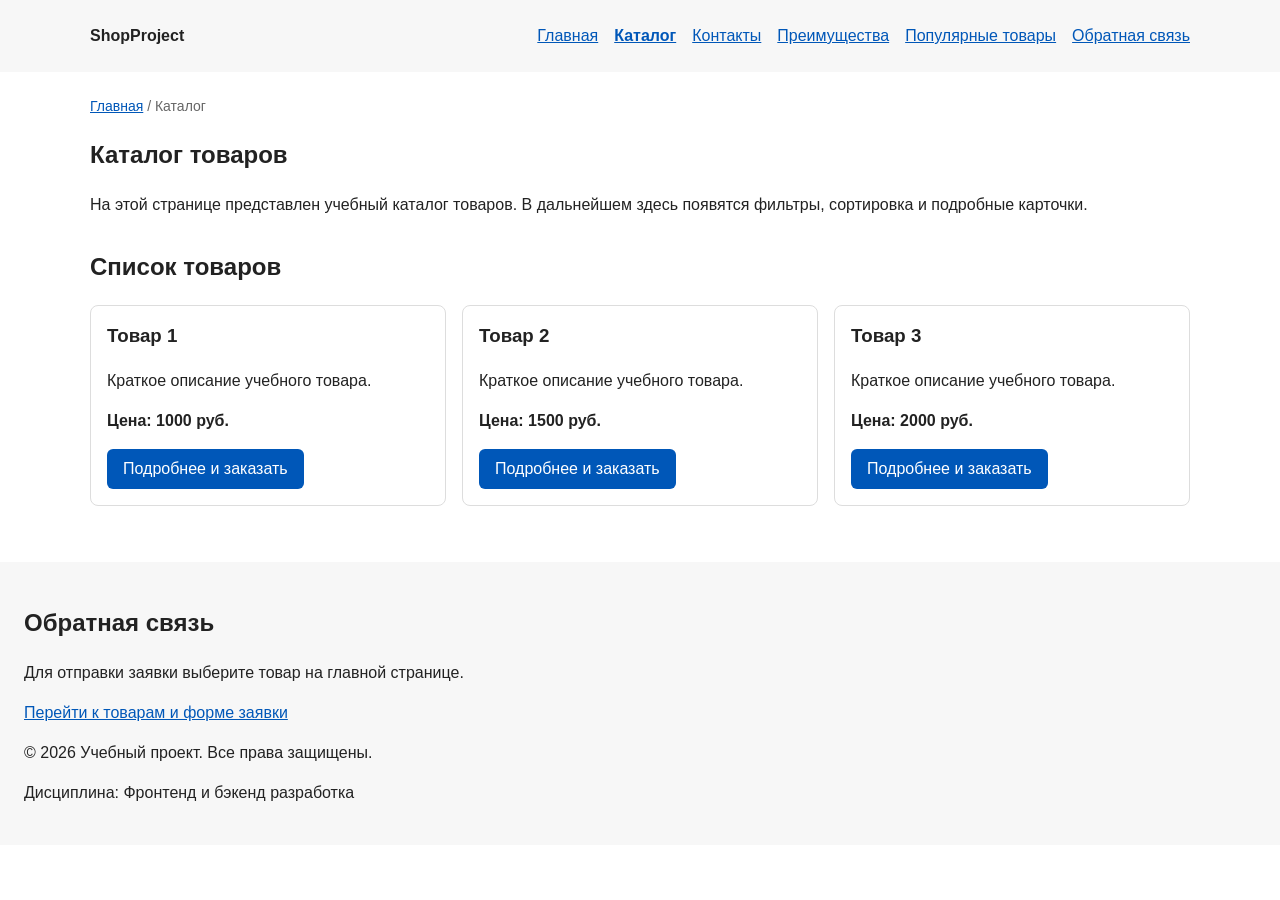
==== catalog.html @ 428abcf3 "feat: add multi-page structure navigation and anchors" ====
<!DOCTYPE html>
<html lang="ru">
<head>
  <meta charset="UTF-8">
  <meta name="viewport" content="width=device-width, initial-scale=1.0">
  <meta name="description" content="Каталог товаров учебного интернет-магазина с ценами и переходом к форме заказа.">
  <title>Каталог товаров — Учебный интернет-магазин</title>
  <meta property="og:type" content="website">
  <meta property="og:title" content="Каталог товаров — Учебный интернет-магазин">
  <meta property="og:description" content="Каталог товаров учебного интернет-магазина с ценами и переходом к форме заказа.">
  <meta property="og:url" content="https://vzelenskij4634-lab.github.io/kr1-html-css-shop/catalog.html">
  <meta property="og:image" content="https://vzelenskij4634-lab.github.io/kr1-html-css-shop/images/preview.jpg">
  <meta property="og:image:alt" content="ShopProject — учебный интернет-магазин">
  <link rel="stylesheet" href="css/style.css">
</head>
<body>
  <header>
    <div class="site-header">
      <a class="site-logo" href="index.html">ShopProject</a>

      <nav class="site-nav" aria-label="Основная навигация">
        <ul class="site-nav__list">
          <li><a href="index.html">Главная</a></li>
          <li><a href="catalog.html" aria-current="page">Каталог</a></li>
          <li><a href="contacts.html">Контакты</a></li>
          <li><a href="index.html#advantages">Преимущества</a></li>
          <li><a href="index.html#popular">Популярные товары</a></li>
          <li><a href="index.html#contacts">Обратная связь</a></li>
        </ul>
      </nav>
    </div>
  </header>

  <main>
    <nav class="breadcrumbs" aria-label="Хлебные крошки">
      <a href="index.html">Главная</a>
      <span aria-current="page">Каталог</span>
    </nav>
    <section class="section">
      <h1>Каталог товаров</h1>
      <p>На этой странице представлен учебный каталог товаров. В дальнейшем здесь появятся фильтры, сортировка и подробные карточки.</p>
    </section>
    <section class="section">
      <h2>Список товаров</h2>
      <div class="products-grid">
        <article class="product-card">
          <h3 class="product-card__title">Товар 1</h3>
          <p class="product-card__description">Краткое описание учебного товара.</p>
          <p class="product-card__price">Цена: 1000 руб.</p>
          <a class="button" href="index.html#popular">Подробнее и заказать</a>
        </article>
        <article class="product-card">
          <h3 class="product-card__title">Товар 2</h3>
          <p class="product-card__description">Краткое описание учебного товара.</p>
          <p class="product-card__price">Цена: 1500 руб.</p>
          <a class="button" href="index.html#popular">Подробнее и заказать</a>
        </article>
        <article class="product-card">
          <h3 class="product-card__title">Товар 3</h3>
          <p class="product-card__description">Краткое описание учебного товара.</p>
          <p class="product-card__price">Цена: 2000 руб.</p>
          <a class="button" href="index.html#popular">Подробнее и заказать</a>
        </article>
      </div>
    </section>
  </main>

  <footer id="contacts">
    <h2>Обратная связь</h2>
    <p>Для отправки заявки выберите товар на главной странице.</p>
    <a href="index.html#popular">Перейти к товарам и форме заявки</a>
    <p>&copy; 2026 Учебный проект. Все права защищены.</p>
    <p>Дисциплина: Фронтенд и бэкенд разработка</p>
  </footer>
</body>
</html>
---- css/style.css ----
/* ===============================
   1. Переменные проекта
   =============================== */

:root {
  /* Основные цвета проекта */
  --color-bg: #ffffff;
  --color-text: #222222;
  --color-muted: #666666;
  --color-primary: #0057b8;
  --color-primary-dark: #003f86;
  --color-border: #dddddd;
  --color-surface: #f7f7f7;
  --color-surface-accent: #eef5ff;
  --color-danger: #b00020;
  --color-success: #168a2f;
  --color-success-bg: #eefaf0;
  --color-white: #ffffff;

  /* Отступы */
  --space-xs: 4px;
  --space-sm: 8px;
  --space-md: 16px;
  --space-lg: 24px;
  --space-xl: 32px;

  /* Скругления */
  --radius-sm: 6px;
  --radius-md: 8px;
  --radius-lg: 12px;

  /* Размеры */
  --container-width: 1100px;
}


/* ===============================
   2. Базовые стили
   =============================== */

/*
  Универсальное правило для всех элементов.
  border-box делает расчёт размеров более понятным:
  width включает content, padding и border.
*/
* {
  box-sizing: border-box;
}

html {
  scroll-behavior: smooth;
}

:target {
  outline: 2px dashed var(--color-primary);
  outline-offset: 4px;
}

@media (prefers-reduced-motion: reduce) {
  html {
    scroll-behavior: auto;
  }
}

body {
  margin: 0;
  font-family: Arial, sans-serif;
  line-height: 1.5;
  color: var(--color-text);
  background-color: var(--color-bg);
}

/*
  Задаём внутренние отступы
  для основных областей страницы.
*/
header,
main,
footer {
  padding: var(--space-lg);
}

header {
  background-color: var(--color-surface);
}

footer {
  background-color: var(--color-surface);
}


/* ===============================
   3. Общие элементы интерфейса
   =============================== */

/* Ссылки */

a {
  color: var(--color-primary);
}

a:hover {
  color: var(--color-primary-dark);
}

a:focus-visible {
  outline: 2px solid var(--color-primary);
  outline-offset: 3px;
}


/* Кнопки */

.button {
  display: inline-block;
  padding: var(--space-sm) var(--space-md);
  color: var(--color-white);
  background-color: var(--color-primary);
  text-decoration: none;
  border: none;
  border-radius: var(--radius-sm);
  cursor: pointer;
}

.button:hover {
  background-color: var(--color-primary-dark);
}

.button:focus-visible {
  outline: 2px solid var(--color-primary);
  outline-offset: 3px;
}

.button:disabled {
  opacity: 0.6;
  cursor: not-allowed;
}


/* ===============================
   4. Компоненты страницы
   =============================== */

/*
  Содержимое шапки.
*/
.site-header {
  display: flex;
  flex-wrap: wrap;
  gap: var(--space-md);
  justify-content: space-between;
  align-items: center;

  max-width: var(--container-width);
  margin: 0 auto;
}

/*
  Текстовый логотип.
*/
.site-logo {
  font-weight: bold;
  color: var(--color-text);
  text-decoration: none;
}

/*
  Навигация.
*/
.site-nav__list {
  display: flex;
  flex-wrap: wrap;
  gap: var(--space-md);

  padding: 0;
  margin: 0;
  list-style: none;
}


.site-nav__list a:hover {
  color: var(--color-primary-dark);
  text-decoration: underline;
}

.site-nav__list a[aria-current="page"] {
  font-weight: bold;
}

.breadcrumbs {
  max-width: var(--container-width);
  margin: 0 auto var(--space-md);
  font-size: 14px;
  color: var(--color-muted);
}

.breadcrumbs a {
  color: var(--color-primary);
}

.breadcrumbs span::before {
  content: " / ";
  color: var(--color-muted);
}

/*
  Hero-блок — первый крупный блок страницы.
*/
.hero {
  max-width: var(--container-width);
  margin: 0 auto var(--space-xl);
  padding: var(--space-xl) var(--space-lg);
  background-color: var(--color-surface-accent);
  border-radius: var(--radius-lg);
}

/*
  Общий класс для разделов страницы.
*/
.section {
  max-width: var(--container-width);
  margin: 0 auto var(--space-xl);
}

.section h2 {
  margin-top: 0;
}

/*
  Сетка карточек товаров.
*/
.products-grid {
  display: grid;
  grid-template-columns: repeat(3, 1fr);
  gap: var(--space-md);
}

/*
  Карточка товара.
*/
.product-card {
  padding: var(--space-md);
  border: 1px solid var(--color-border);
  border-radius: var(--radius-md);
  background-color: var(--color-bg);
}

.product-card:hover {
  border-color: var(--color-primary);
}

.product-card__title {
  margin-top: 0;
}

.product-card__description {
  color: var(--color-text);
}

.product-card__price {
  font-weight: bold;
}

/*
  Дополнительный информационный блок.
*/
.aside-info {
  max-width: var(--container-width);
  margin: 0 auto var(--space-xl);
  padding: var(--space-md);
  border-left: 4px solid var(--color-primary);
  background-color: var(--color-surface);
}


/* ===============================
   5. Форма и модальное окно
   =============================== */

/*
  Модальное окно.
*/
.order-dialog {
  width: min(100% - 32px, 560px);
  padding: var(--space-lg);
  border: none;
  border-radius: var(--radius-lg);
}

/*
  Затемнение страницы за модальным окном.
*/
.order-dialog::backdrop {
  background-color: rgba(0, 0, 0, 0.5);
}

/*
  Отдельное поле формы.
*/
.form-field {
  margin-bottom: var(--space-md);
}

/*
  Подписи полей.
*/
.form-field label {
  display: block;
  margin-bottom: var(--space-xs);
}

/*
  Основные элементы формы.
*/
.form-field input,
.form-field select,
.form-field textarea {
  width: 100%;
  padding: 10px 12px;
  border: 1px solid var(--color-border);
  border-radius: var(--radius-sm);
  font: inherit;
}

/*
  Checkbox не должен занимать всю ширину.
*/
.form-field input[type="checkbox"] {
  width: auto;
}

/*
  Подсказка под полем.
*/
.form-field small {
  display: block;
  margin-top: var(--space-xs);
  color: var(--color-muted);
}

/*
  Состояние при наведении на поля.
*/
.form-field input:hover,
.form-field select:hover,
.form-field textarea:hover {
  border-color: var(--color-primary);
}

/*
  Видимый фокус при работе с клавиатурой.
*/
.form-field input:focus-visible,
.form-field select:focus-visible,
.form-field textarea:focus-visible,
.form-actions button:focus-visible {
  outline: 2px solid var(--color-primary);
  outline-offset: 3px;
}

/*
  Ошибочное состояние поля.
  aria-invalid добавляется через JavaScript.
*/
[aria-invalid="true"] {
  border-color: var(--color-danger);
}

/*
  Кнопки формы.
*/
.form-actions {
  display: flex;
  gap: 12px;
  margin-top: 20px;
}

/*
  Сообщение об успешной отправке.
*/
.success-message {
  max-width: var(--container-width);
  margin: var(--space-lg) auto;
  padding: var(--space-md);
  border-left: 4px solid var(--color-success);
  background-color: var(--color-success-bg);
}
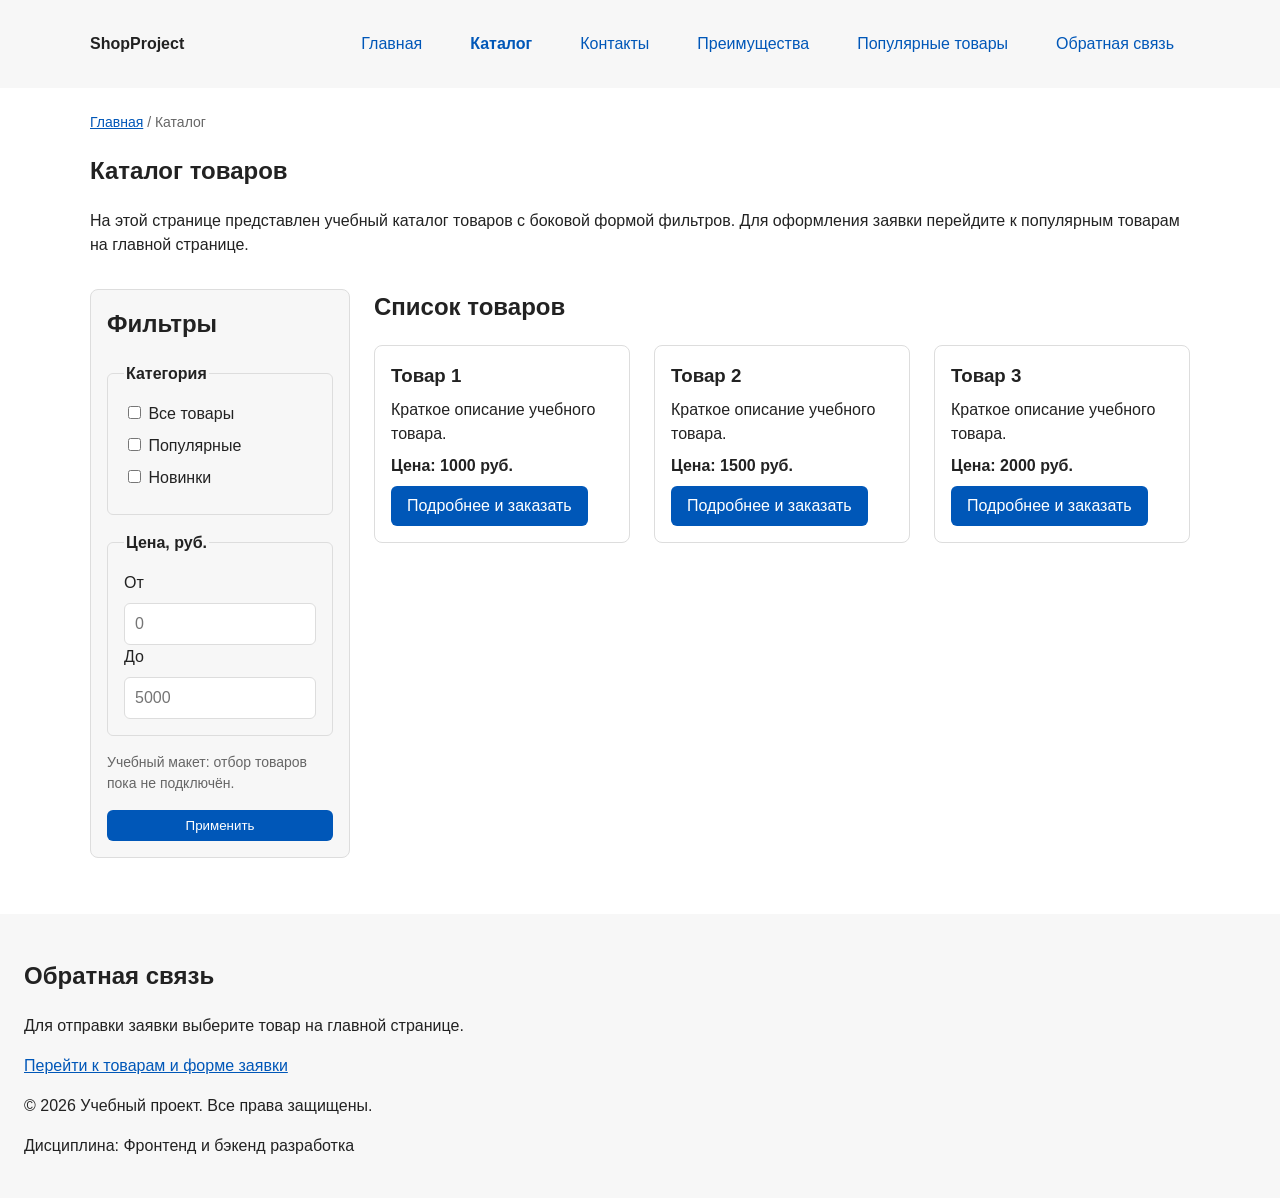
==== commit 4b0df103: "feat: add flex navigation and grid catalog layout" ====
--- a/catalog.html
+++ b/catalog.html
@@ -38,31 +38,67 @@
     </nav>
     <section class="section">
       <h1>Каталог товаров</h1>
-      <p>На этой странице представлен учебный каталог товаров. В дальнейшем здесь появятся фильтры, сортировка и подробные карточки.</p>
+      <p>На этой странице представлен учебный каталог товаров с боковой формой фильтров. Для оформления заявки перейдите к популярным товарам на главной странице.</p>
     </section>
-    <section class="section">
-      <h2>Список товаров</h2>
-      <div class="products-grid">
-        <article class="product-card">
-          <h3 class="product-card__title">Товар 1</h3>
-          <p class="product-card__description">Краткое описание учебного товара.</p>
-          <p class="product-card__price">Цена: 1000 руб.</p>
-          <a class="button" href="index.html#popular">Подробнее и заказать</a>
-        </article>
-        <article class="product-card">
-          <h3 class="product-card__title">Товар 2</h3>
-          <p class="product-card__description">Краткое описание учебного товара.</p>
-          <p class="product-card__price">Цена: 1500 руб.</p>
-          <a class="button" href="index.html#popular">Подробнее и заказать</a>
-        </article>
-        <article class="product-card">
-          <h3 class="product-card__title">Товар 3</h3>
-          <p class="product-card__description">Краткое описание учебного товара.</p>
-          <p class="product-card__price">Цена: 2000 руб.</p>
-          <a class="button" href="index.html#popular">Подробнее и заказать</a>
-        </article>
-      </div>
-    </section>
+    <div class="catalog-layout">
+      <aside class="catalog-filters" aria-labelledby="filters-title">
+        <h2 id="filters-title">Фильтры</h2>
+
+        <form class="filters-form" action="catalog.html" method="get" aria-describedby="filters-hint">
+          <fieldset>
+            <legend>Категория</legend>
+            <label>
+              <input type="checkbox" name="category" value="all">
+              Все товары
+            </label>
+            <label>
+              <input type="checkbox" name="category" value="popular">
+              Популярные
+            </label>
+            <label>
+              <input type="checkbox" name="category" value="new">
+              Новинки
+            </label>
+          </fieldset>
+
+          <fieldset>
+            <legend>Цена, руб.</legend>
+            <label for="price-from">От</label>
+            <input id="price-from" name="price-from" type="number" min="0" placeholder="0">
+
+            <label for="price-to">До</label>
+            <input id="price-to" name="price-to" type="number" min="0" placeholder="5000">
+          </fieldset>
+
+          <p class="filters-form__hint" id="filters-hint">Учебный макет: отбор товаров пока не подключён.</p>
+          <button class="button" type="submit">Применить</button>
+        </form>
+      </aside>
+
+      <section class="catalog-products" aria-labelledby="products-title">
+        <h2 id="products-title">Список товаров</h2>
+        <div class="products-grid">
+          <article class="product-card">
+            <h3 class="product-card__title">Товар 1</h3>
+            <p class="product-card__description">Краткое описание учебного товара.</p>
+            <p class="product-card__price">Цена: 1000 руб.</p>
+            <a class="button" href="index.html#popular">Подробнее и заказать</a>
+          </article>
+          <article class="product-card">
+            <h3 class="product-card__title">Товар 2</h3>
+            <p class="product-card__description">Краткое описание учебного товара.</p>
+            <p class="product-card__price">Цена: 1500 руб.</p>
+            <a class="button" href="index.html#popular">Подробнее и заказать</a>
+          </article>
+          <article class="product-card">
+            <h3 class="product-card__title">Товар 3</h3>
+            <p class="product-card__description">Краткое описание учебного товара.</p>
+            <p class="product-card__price">Цена: 2000 руб.</p>
+            <a class="button" href="index.html#popular">Подробнее и заказать</a>
+          </article>
+        </div>
+      </section>
+    </div>
   </main>
 
   <footer id="contacts">
@@ -73,4 +109,4 @@
     <p>Дисциплина: Фронтенд и бэкенд разработка</p>
   </footer>
 </body>
-</html>+</html>
--- a/css/style.css
+++ b/css/style.css
@@ -170,6 +170,8 @@
 .site-nav__list {
   display: flex;
   flex-wrap: wrap;
+  justify-content: center;
+  align-items: center;
   gap: var(--space-md);
 
   padding: 0;
@@ -178,9 +180,17 @@
 }
 
 
+.site-nav__list a {
+  display: inline-block;
+  padding: var(--space-sm) var(--space-md);
+  color: var(--color-primary);
+  text-decoration: none;
+  border-radius: var(--radius-sm);
+}
+
 .site-nav__list a:hover {
-  color: var(--color-primary-dark);
-  text-decoration: underline;
+  color: var(--color-white);
+  background-color: var(--color-primary);
 }
 
 .site-nav__list a[aria-current="page"] {
@@ -232,13 +242,18 @@
 .products-grid {
   display: grid;
   grid-template-columns: repeat(3, 1fr);
-  gap: var(--space-md);
+  gap: var(--space-lg);
 }
 
 /*
   Карточка товара.
 */
 .product-card {
+  display: flex;
+  flex-direction: column;
+  gap: var(--space-sm);
+  min-width: 0;
+  margin-bottom: 0;
   padding: var(--space-md);
   border: 1px solid var(--color-border);
   border-radius: var(--radius-md);
@@ -249,8 +264,15 @@
   border-color: var(--color-primary);
 }
 
-.product-card__title {
-  margin-top: 0;
+.product-card__title,
+.product-card__description,
+.product-card__price {
+  margin: 0;
+}
+
+.product-card .button {
+  margin-top: auto;
+  align-self: flex-start;
 }
 
 .product-card__description {
@@ -259,6 +281,82 @@
 
 .product-card__price {
   font-weight: bold;
+}
+
+/*
+  Каталог: боковая область фильтров и список товаров.
+*/
+.catalog-layout {
+  display: grid;
+  grid-template-columns: 260px minmax(0, 1fr);
+  grid-template-areas: "filters products";
+  gap: var(--space-lg);
+  max-width: var(--container-width);
+  margin: 0 auto var(--space-xl);
+  align-items: start;
+}
+
+.catalog-filters {
+  grid-area: filters;
+  padding: var(--space-md);
+  border: 1px solid var(--color-border);
+  border-radius: var(--radius-md);
+  background-color: var(--color-surface);
+}
+
+.catalog-products {
+  grid-area: products;
+  min-width: 0;
+}
+
+.catalog-filters h2,
+.catalog-products h2 {
+  margin-top: 0;
+}
+
+.filters-form {
+  display: grid;
+  gap: var(--space-md);
+}
+
+.filters-form fieldset {
+  min-width: 0;
+  margin: 0;
+  padding: var(--space-md);
+  border: 1px solid var(--color-border);
+  border-radius: var(--radius-sm);
+}
+
+.filters-form legend {
+  font-weight: 700;
+}
+
+.filters-form label {
+  display: block;
+  margin-bottom: var(--space-sm);
+}
+
+.filters-form input[type="number"] {
+  width: 100%;
+  padding: var(--space-sm) 10px;
+  border: 1px solid var(--color-border);
+  border-radius: var(--radius-sm);
+  font: inherit;
+}
+
+.filters-form input[type="number"]:hover {
+  border-color: var(--color-primary);
+}
+
+.filters-form input:focus-visible {
+  outline: 2px solid var(--color-primary);
+  outline-offset: 3px;
+}
+
+.filters-form__hint {
+  margin: 0;
+  color: var(--color-muted);
+  font-size: 14px;
 }
 
 /*
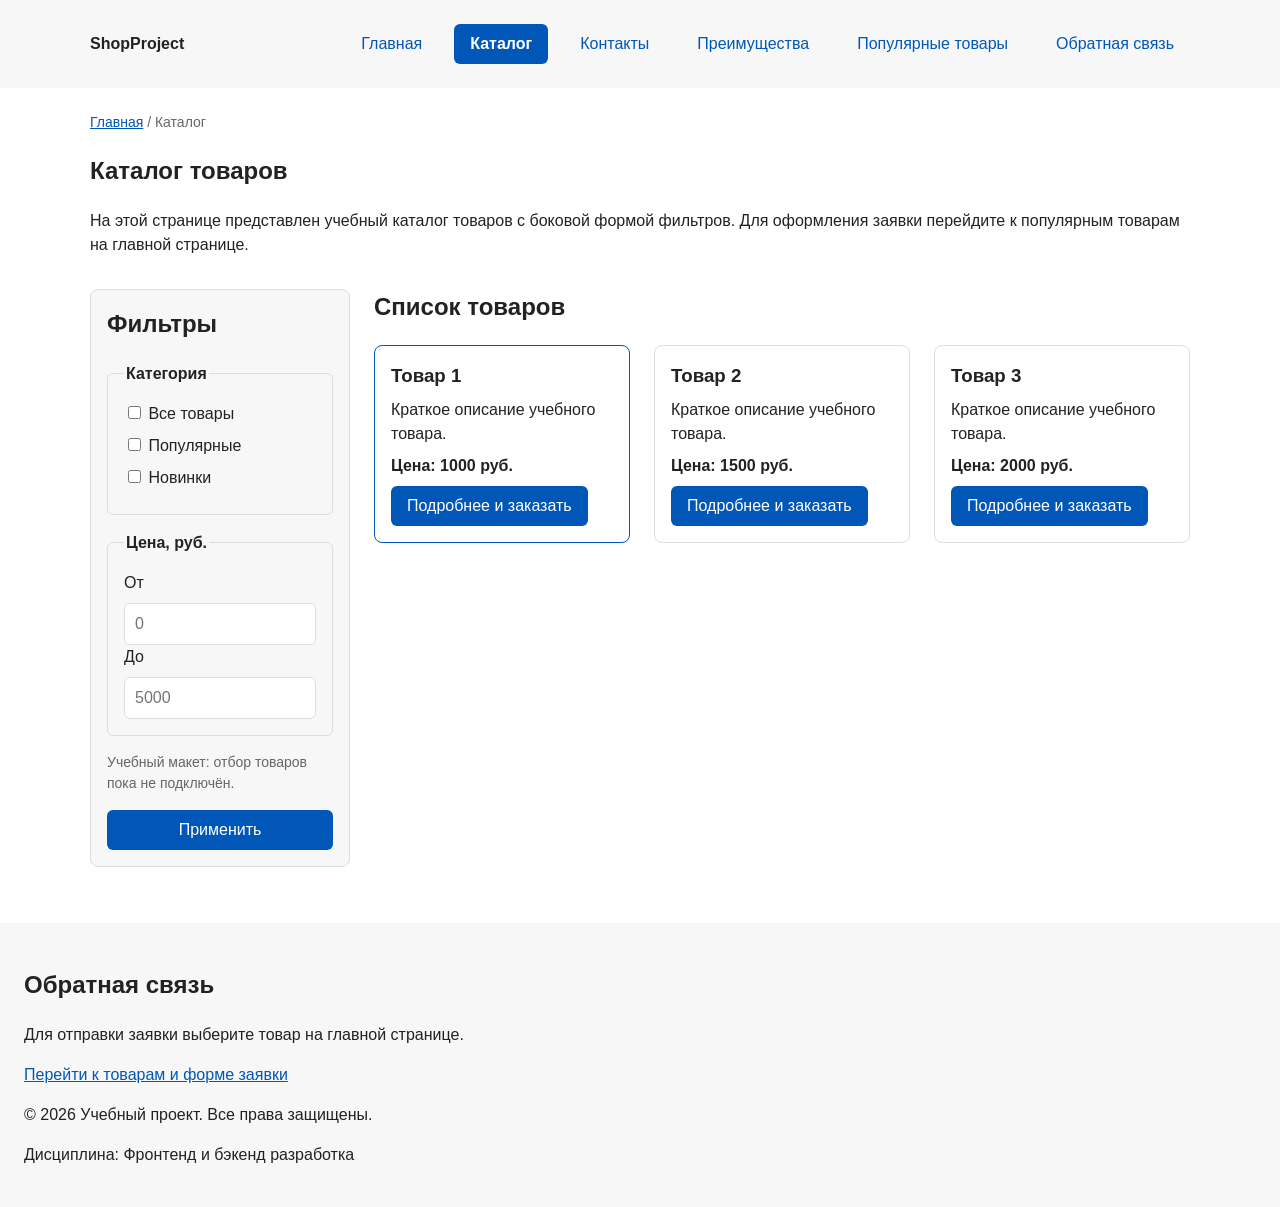
==== commit 97cdd3eb: "refactor: apply BEM naming to CSS classes" ====
--- a/catalog.html
+++ b/catalog.html
@@ -14,27 +14,27 @@
   <link rel="stylesheet" href="css/style.css">
 </head>
 <body>
-  <header>
-    <div class="site-header">
-      <a class="site-logo" href="index.html">ShopProject</a>
+  <header class="site-header">
+    <div class="site-header__inner">
+      <a class="site-header__logo" href="index.html">ShopProject</a>
 
       <nav class="site-nav" aria-label="Основная навигация">
         <ul class="site-nav__list">
-          <li><a href="index.html">Главная</a></li>
-          <li><a href="catalog.html" aria-current="page">Каталог</a></li>
-          <li><a href="contacts.html">Контакты</a></li>
-          <li><a href="index.html#advantages">Преимущества</a></li>
-          <li><a href="index.html#popular">Популярные товары</a></li>
-          <li><a href="index.html#contacts">Обратная связь</a></li>
+          <li class="site-nav__item"><a class="site-nav__link" href="index.html">Главная</a></li>
+          <li class="site-nav__item"><a class="site-nav__link site-nav__link--active" href="catalog.html" aria-current="page">Каталог</a></li>
+          <li class="site-nav__item"><a class="site-nav__link" href="contacts.html">Контакты</a></li>
+          <li class="site-nav__item"><a class="site-nav__link" href="index.html#advantages">Преимущества</a></li>
+          <li class="site-nav__item"><a class="site-nav__link" href="index.html#popular">Популярные товары</a></li>
+          <li class="site-nav__item"><a class="site-nav__link" href="index.html#contacts">Обратная связь</a></li>
         </ul>
       </nav>
     </div>
   </header>
 
-  <main>
+  <main class="site-main">
     <nav class="breadcrumbs" aria-label="Хлебные крошки">
-      <a href="index.html">Главная</a>
-      <span aria-current="page">Каталог</span>
+      <a class="breadcrumbs__link" href="index.html">Главная</a>
+      <span class="breadcrumbs__current" aria-current="page">Каталог</span>
     </nav>
     <section class="section">
       <h1>Каталог товаров</h1>
@@ -42,66 +42,66 @@
     </section>
     <div class="catalog-layout">
       <aside class="catalog-filters" aria-labelledby="filters-title">
-        <h2 id="filters-title">Фильтры</h2>
+        <h2 class="catalog-filters__title" id="filters-title">Фильтры</h2>
 
         <form class="filters-form" action="catalog.html" method="get" aria-describedby="filters-hint">
-          <fieldset>
-            <legend>Категория</legend>
-            <label>
-              <input type="checkbox" name="category" value="all">
+          <fieldset class="filters-form__group">
+            <legend class="filters-form__legend">Категория</legend>
+            <label class="filters-form__label">
+              <input class="filters-form__checkbox" type="checkbox" name="category" value="all">
               Все товары
             </label>
-            <label>
-              <input type="checkbox" name="category" value="popular">
+            <label class="filters-form__label">
+              <input class="filters-form__checkbox" type="checkbox" name="category" value="popular">
               Популярные
             </label>
-            <label>
-              <input type="checkbox" name="category" value="new">
+            <label class="filters-form__label">
+              <input class="filters-form__checkbox" type="checkbox" name="category" value="new">
               Новинки
             </label>
           </fieldset>
 
-          <fieldset>
-            <legend>Цена, руб.</legend>
-            <label for="price-from">От</label>
-            <input id="price-from" name="price-from" type="number" min="0" placeholder="0">
+          <fieldset class="filters-form__group">
+            <legend class="filters-form__legend">Цена, руб.</legend>
+            <label class="filters-form__label" for="price-from">От</label>
+            <input class="filters-form__input" id="price-from" name="price-from" type="number" min="0" placeholder="0">
 
-            <label for="price-to">До</label>
-            <input id="price-to" name="price-to" type="number" min="0" placeholder="5000">
+            <label class="filters-form__label" for="price-to">До</label>
+            <input class="filters-form__input" id="price-to" name="price-to" type="number" min="0" placeholder="5000">
           </fieldset>
 
           <p class="filters-form__hint" id="filters-hint">Учебный макет: отбор товаров пока не подключён.</p>
-          <button class="button" type="submit">Применить</button>
+          <button class="button button--primary" type="submit">Применить</button>
         </form>
       </aside>
 
       <section class="catalog-products" aria-labelledby="products-title">
-        <h2 id="products-title">Список товаров</h2>
+        <h2 class="catalog-products__title" id="products-title">Список товаров</h2>
         <div class="products-grid">
-          <article class="product-card">
+          <article class="product-card product-card--featured">
             <h3 class="product-card__title">Товар 1</h3>
             <p class="product-card__description">Краткое описание учебного товара.</p>
             <p class="product-card__price">Цена: 1000 руб.</p>
-            <a class="button" href="index.html#popular">Подробнее и заказать</a>
+            <a class="button button--primary product-card__button" href="index.html#popular">Подробнее и заказать</a>
           </article>
           <article class="product-card">
             <h3 class="product-card__title">Товар 2</h3>
             <p class="product-card__description">Краткое описание учебного товара.</p>
             <p class="product-card__price">Цена: 1500 руб.</p>
-            <a class="button" href="index.html#popular">Подробнее и заказать</a>
+            <a class="button button--primary product-card__button" href="index.html#popular">Подробнее и заказать</a>
           </article>
           <article class="product-card">
             <h3 class="product-card__title">Товар 3</h3>
             <p class="product-card__description">Краткое описание учебного товара.</p>
             <p class="product-card__price">Цена: 2000 руб.</p>
-            <a class="button" href="index.html#popular">Подробнее и заказать</a>
+            <a class="button button--primary product-card__button" href="index.html#popular">Подробнее и заказать</a>
           </article>
         </div>
       </section>
     </div>
   </main>
 
-  <footer id="contacts">
+  <footer class="site-footer" id="contacts">
     <h2>Обратная связь</h2>
     <p>Для отправки заявки выберите товар на главной странице.</p>
     <a href="index.html#popular">Перейти к товарам и форме заявки</a>
--- a/css/style.css
+++ b/css/style.css
@@ -74,17 +74,17 @@
   Задаём внутренние отступы
   для основных областей страницы.
 */
-header,
-main,
-footer {
+.site-header,
+.site-main,
+.site-footer {
   padding: var(--space-lg);
 }
 
-header {
+.site-header {
   background-color: var(--color-surface);
 }
 
-footer {
+.site-footer {
   background-color: var(--color-surface);
 }
 
@@ -114,16 +114,32 @@
 .button {
   display: inline-block;
   padding: var(--space-sm) var(--space-md);
-  color: var(--color-white);
-  background-color: var(--color-primary);
   text-decoration: none;
   border: none;
   border-radius: var(--radius-sm);
+  font: inherit;
   cursor: pointer;
 }
 
-.button:hover {
+.button--primary {
+  color: var(--color-white);
+  background-color: var(--color-primary);
+}
+
+.button--primary:hover {
+  color: var(--color-white);
   background-color: var(--color-primary-dark);
+}
+
+.button--secondary {
+  color: var(--color-primary);
+  background-color: transparent;
+  border: 1px solid var(--color-primary);
+}
+
+.button--secondary:hover {
+  color: var(--color-white);
+  background-color: var(--color-primary);
 }
 
 .button:focus-visible {
@@ -144,7 +160,7 @@
 /*
   Содержимое шапки.
 */
-.site-header {
+.site-header__inner {
   display: flex;
   flex-wrap: wrap;
   gap: var(--space-md);
@@ -158,7 +174,7 @@
 /*
   Текстовый логотип.
 */
-.site-logo {
+.site-header__logo {
   font-weight: bold;
   color: var(--color-text);
   text-decoration: none;
@@ -180,7 +196,7 @@
 }
 
 
-.site-nav__list a {
+.site-nav__link {
   display: inline-block;
   padding: var(--space-sm) var(--space-md);
   color: var(--color-primary);
@@ -188,12 +204,14 @@
   border-radius: var(--radius-sm);
 }
 
-.site-nav__list a:hover {
+.site-nav__link:hover {
   color: var(--color-white);
   background-color: var(--color-primary);
 }
 
-.site-nav__list a[aria-current="page"] {
+.site-nav__link--active {
+  color: var(--color-white);
+  background-color: var(--color-primary);
   font-weight: bold;
 }
 
@@ -204,11 +222,11 @@
   color: var(--color-muted);
 }
 
-.breadcrumbs a {
+.breadcrumbs__link {
   color: var(--color-primary);
 }
 
-.breadcrumbs span::before {
+.breadcrumbs__current::before {
   content: " / ";
   color: var(--color-muted);
 }
@@ -232,7 +250,7 @@
   margin: 0 auto var(--space-xl);
 }
 
-.section h2 {
+.section__title {
   margin-top: 0;
 }
 
@@ -264,13 +282,17 @@
   border-color: var(--color-primary);
 }
 
+.product-card--featured {
+  border-color: var(--color-primary);
+}
+
 .product-card__title,
 .product-card__description,
 .product-card__price {
   margin: 0;
 }
 
-.product-card .button {
+.product-card__button {
   margin-top: auto;
   align-self: flex-start;
 }
@@ -309,8 +331,8 @@
   min-width: 0;
 }
 
-.catalog-filters h2,
-.catalog-products h2 {
+.catalog-filters__title,
+.catalog-products__title {
   margin-top: 0;
 }
 
@@ -319,7 +341,7 @@
   gap: var(--space-md);
 }
 
-.filters-form fieldset {
+.filters-form__group {
   min-width: 0;
   margin: 0;
   padding: var(--space-md);
@@ -327,16 +349,16 @@
   border-radius: var(--radius-sm);
 }
 
-.filters-form legend {
+.filters-form__legend {
   font-weight: 700;
 }
 
-.filters-form label {
+.filters-form__label {
   display: block;
   margin-bottom: var(--space-sm);
 }
 
-.filters-form input[type="number"] {
+.filters-form__input {
   width: 100%;
   padding: var(--space-sm) 10px;
   border: 1px solid var(--color-border);
@@ -344,11 +366,12 @@
   font: inherit;
 }
 
-.filters-form input[type="number"]:hover {
+.filters-form__input:hover {
   border-color: var(--color-primary);
 }
 
-.filters-form input:focus-visible {
+.filters-form__input:focus-visible,
+.filters-form__checkbox:focus-visible {
   outline: 2px solid var(--color-primary);
   outline-offset: 3px;
 }
@@ -392,17 +415,21 @@
   background-color: rgba(0, 0, 0, 0.5);
 }
 
+.order-dialog__title {
+  margin-top: 0;
+}
+
 /*
   Отдельное поле формы.
 */
-.form-field {
+.order-form__field {
   margin-bottom: var(--space-md);
 }
 
 /*
   Подписи полей.
 */
-.form-field label {
+.order-form__label {
   display: block;
   margin-bottom: var(--space-xs);
 }
@@ -410,9 +437,9 @@
 /*
   Основные элементы формы.
 */
-.form-field input,
-.form-field select,
-.form-field textarea {
+.order-form__input,
+.order-form__select,
+.order-form__textarea {
   width: 100%;
   padding: 10px 12px;
   border: 1px solid var(--color-border);
@@ -423,14 +450,14 @@
 /*
   Checkbox не должен занимать всю ширину.
 */
-.form-field input[type="checkbox"] {
+.order-form__input--checkbox {
   width: auto;
 }
 
 /*
   Подсказка под полем.
 */
-.form-field small {
+.order-form__hint {
   display: block;
   margin-top: var(--space-xs);
   color: var(--color-muted);
@@ -439,19 +466,18 @@
 /*
   Состояние при наведении на поля.
 */
-.form-field input:hover,
-.form-field select:hover,
-.form-field textarea:hover {
+.order-form__input:hover,
+.order-form__select:hover,
+.order-form__textarea:hover {
   border-color: var(--color-primary);
 }
 
 /*
   Видимый фокус при работе с клавиатурой.
 */
-.form-field input:focus-visible,
-.form-field select:focus-visible,
-.form-field textarea:focus-visible,
-.form-actions button:focus-visible {
+.order-form__input:focus-visible,
+.order-form__select:focus-visible,
+.order-form__textarea:focus-visible {
   outline: 2px solid var(--color-primary);
   outline-offset: 3px;
 }
@@ -467,10 +493,10 @@
 /*
   Кнопки формы.
 */
-.form-actions {
+.order-form__actions {
   display: flex;
-  gap: 12px;
-  margin-top: 20px;
+  gap: var(--space-md);
+  margin-top: var(--space-lg);
 }
 
 /*
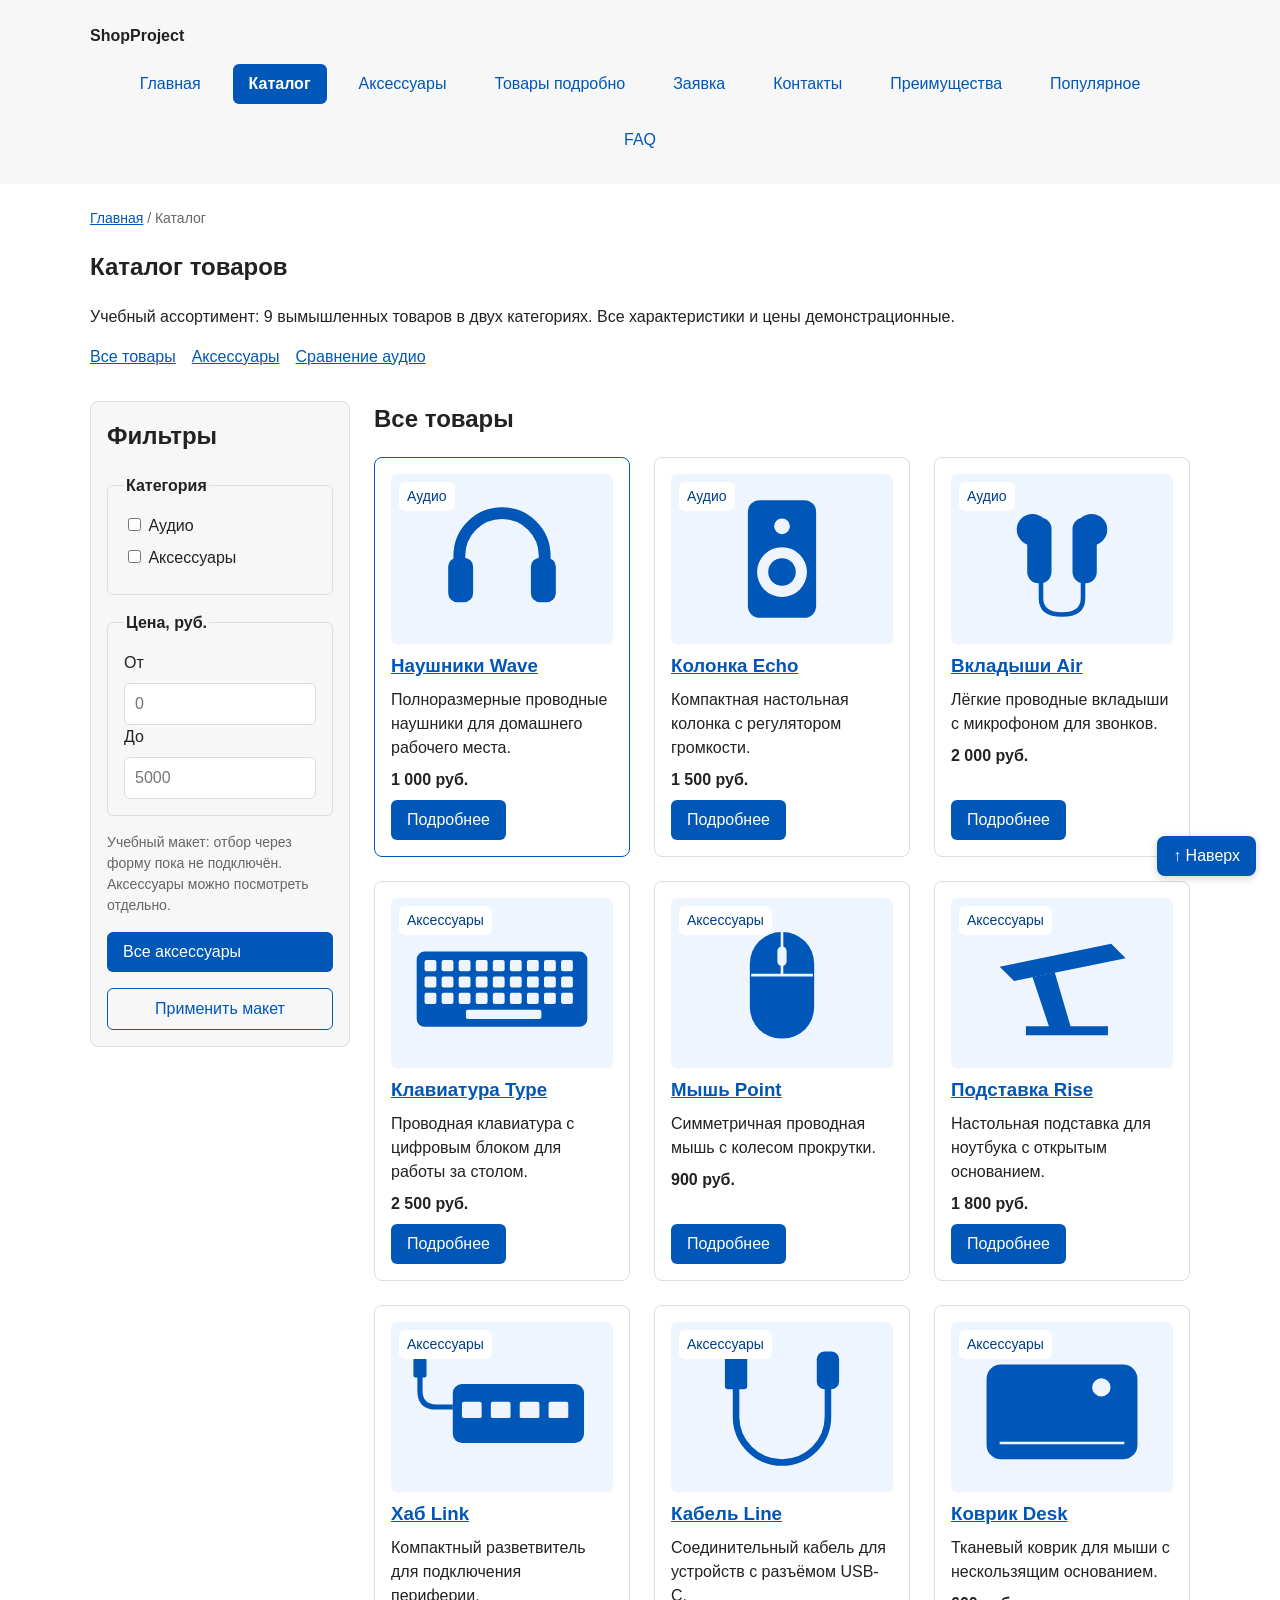
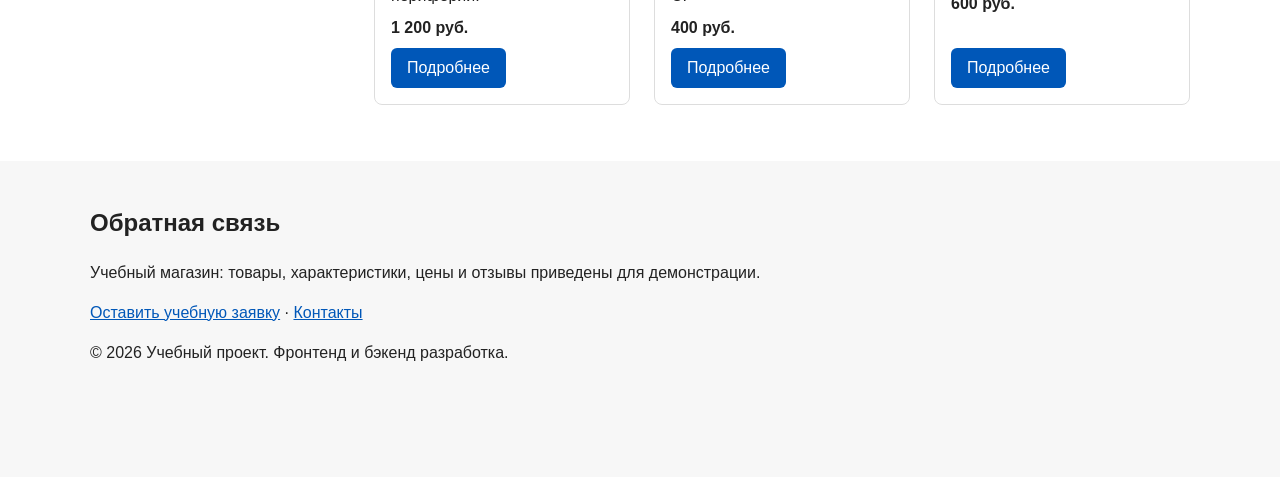
==== commit 840523da: "fix: prepare HTML CSS project for submission" ====
--- a/catalog.html
+++ b/catalog.html
@@ -3,110 +3,145 @@
 <head>
   <meta charset="UTF-8">
   <meta name="viewport" content="width=device-width, initial-scale=1.0">
-  <meta name="description" content="Каталог товаров учебного интернет-магазина с ценами и переходом к форме заказа.">
-  <title>Каталог товаров — Учебный интернет-магазин</title>
+  <meta name="description" content="Девять учебных товаров: аудио и аксессуары с ценами, изображениями и описаниями.">
+  <title>Каталог — ShopProject</title>
   <meta property="og:type" content="website">
-  <meta property="og:title" content="Каталог товаров — Учебный интернет-магазин">
-  <meta property="og:description" content="Каталог товаров учебного интернет-магазина с ценами и переходом к форме заказа.">
+  <meta property="og:title" content="Каталог — ShopProject">
+  <meta property="og:description" content="Девять учебных товаров: аудио и аксессуары с ценами, изображениями и описаниями.">
   <meta property="og:url" content="https://vzelenskij4634-lab.github.io/kr1-html-css-shop/catalog.html">
   <meta property="og:image" content="https://vzelenskij4634-lab.github.io/kr1-html-css-shop/images/preview.jpg">
   <meta property="og:image:alt" content="ShopProject — учебный интернет-магазин">
   <link rel="stylesheet" href="css/style.css">
+
 </head>
 <body>
-  <header class="site-header">
+  <a class="skip-link" href="#main-content">Перейти к содержимому</a>
+  <header class="site-header" id="top">
     <div class="site-header__inner">
       <a class="site-header__logo" href="index.html">ShopProject</a>
-
       <nav class="site-nav" aria-label="Основная навигация">
         <ul class="site-nav__list">
           <li class="site-nav__item"><a class="site-nav__link" href="index.html">Главная</a></li>
           <li class="site-nav__item"><a class="site-nav__link site-nav__link--active" href="catalog.html" aria-current="page">Каталог</a></li>
+          <li class="site-nav__item"><a class="site-nav__link" href="category.html">Аксессуары</a></li>
+          <li class="site-nav__item"><a class="site-nav__link" href="product.html">Товары подробно</a></li>
+          <li class="site-nav__item"><a class="site-nav__link" href="order.html">Заявка</a></li>
           <li class="site-nav__item"><a class="site-nav__link" href="contacts.html">Контакты</a></li>
           <li class="site-nav__item"><a class="site-nav__link" href="index.html#advantages">Преимущества</a></li>
-          <li class="site-nav__item"><a class="site-nav__link" href="index.html#popular">Популярные товары</a></li>
-          <li class="site-nav__item"><a class="site-nav__link" href="index.html#contacts">Обратная связь</a></li>
+          <li class="site-nav__item"><a class="site-nav__link" href="index.html#popular">Популярное</a></li>
+          <li class="site-nav__item"><a class="site-nav__link" href="index.html#faq">FAQ</a></li>
         </ul>
       </nav>
     </div>
   </header>
-
-  <main class="site-main">
+  <main class="site-main" id="main-content" tabindex="-1">
     <nav class="breadcrumbs" aria-label="Хлебные крошки">
-      <a class="breadcrumbs__link" href="index.html">Главная</a>
-      <span class="breadcrumbs__current" aria-current="page">Каталог</span>
+      <a class="breadcrumbs__link" href="index.html">Главная</a> <span class="breadcrumbs__current" aria-current="page">Каталог</span>
     </nav>
-    <section class="section">
-      <h1>Каталог товаров</h1>
-      <p>На этой странице представлен учебный каталог товаров с боковой формой фильтров. Для оформления заявки перейдите к популярным товарам на главной странице.</p>
-    </section>
+    <section class="section"><h1>Каталог товаров</h1><p>Учебный ассортимент: 9 вымышленных товаров в двух категориях. Все характеристики и цены демонстрационные.</p><nav class="category-nav" aria-label="Категории каталога"><a href="#products-title">Все товары</a><a href="category.html">Аксессуары</a><a href="category.html#comparison">Сравнение аудио</a></nav></section>
     <div class="catalog-layout">
       <aside class="catalog-filters" aria-labelledby="filters-title">
         <h2 class="catalog-filters__title" id="filters-title">Фильтры</h2>
-
         <form class="filters-form" action="catalog.html" method="get" aria-describedby="filters-hint">
-          <fieldset class="filters-form__group">
-            <legend class="filters-form__legend">Категория</legend>
-            <label class="filters-form__label">
-              <input class="filters-form__checkbox" type="checkbox" name="category" value="all">
-              Все товары
-            </label>
-            <label class="filters-form__label">
-              <input class="filters-form__checkbox" type="checkbox" name="category" value="popular">
-              Популярные
-            </label>
-            <label class="filters-form__label">
-              <input class="filters-form__checkbox" type="checkbox" name="category" value="new">
-              Новинки
-            </label>
+          <fieldset class="filters-form__group"><legend class="filters-form__legend">Категория</legend>
+            <label class="filters-form__label"><input class="filters-form__checkbox" type="checkbox" name="category" value="audio"> Аудио</label>
+            <label class="filters-form__label"><input class="filters-form__checkbox" type="checkbox" name="category" value="accessories"> Аксессуары</label>
           </fieldset>
-
-          <fieldset class="filters-form__group">
-            <legend class="filters-form__legend">Цена, руб.</legend>
-            <label class="filters-form__label" for="price-from">От</label>
-            <input class="filters-form__input" id="price-from" name="price-from" type="number" min="0" placeholder="0">
-
-            <label class="filters-form__label" for="price-to">До</label>
-            <input class="filters-form__input" id="price-to" name="price-to" type="number" min="0" placeholder="5000">
+          <fieldset class="filters-form__group"><legend class="filters-form__legend">Цена, руб.</legend>
+            <label class="filters-form__label" for="price-from">От</label><input class="filters-form__input" id="price-from" name="price-from" type="number" min="0" placeholder="0">
+            <label class="filters-form__label" for="price-to">До</label><input class="filters-form__input" id="price-to" name="price-to" type="number" min="0" placeholder="5000">
           </fieldset>
-
-          <p class="filters-form__hint" id="filters-hint">Учебный макет: отбор товаров пока не подключён.</p>
-          <button class="button button--primary" type="submit">Применить</button>
+          <p class="filters-form__hint" id="filters-hint">Учебный макет: отбор через форму пока не подключён. Аксессуары можно посмотреть отдельно.</p>
+          <a class="button button--primary" href="category.html">Все аксессуары</a>
+          <button class="button button--secondary" type="submit">Применить макет</button>
         </form>
       </aside>
-
-      <section class="catalog-products" aria-labelledby="products-title">
-        <h2 class="catalog-products__title" id="products-title">Список товаров</h2>
-        <div class="products-grid">
+      <section class="catalog-products" aria-labelledby="products-title"><h2 class="catalog-products__title" id="products-title">Все товары</h2><div class="products-grid">
           <article class="product-card product-card--featured">
-            <h3 class="product-card__title">Товар 1</h3>
-            <p class="product-card__description">Краткое описание учебного товара.</p>
-            <p class="product-card__price">Цена: 1000 руб.</p>
-            <a class="button button--primary product-card__button" href="index.html#popular">Подробнее и заказать</a>
+            <img class="product-card__image" src="images/wave.svg" alt="Наушники Wave — иллюстрация" width="320" height="260" loading="lazy">
+            <p class="product-card__category">Аудио</p>
+            <h3 class="product-card__title"><a href="product.html#wave">Наушники Wave</a></h3>
+            <p class="product-card__description">Полноразмерные проводные наушники для домашнего рабочего места.</p>
+            <p class="product-card__price">1 000 руб.</p>
+            <a class="button button--primary product-card__button" href="product.html#wave">Подробнее</a>
           </article>
           <article class="product-card">
-            <h3 class="product-card__title">Товар 2</h3>
-            <p class="product-card__description">Краткое описание учебного товара.</p>
-            <p class="product-card__price">Цена: 1500 руб.</p>
-            <a class="button button--primary product-card__button" href="index.html#popular">Подробнее и заказать</a>
+            <img class="product-card__image" src="images/echo.svg" alt="Колонка Echo — иллюстрация" width="320" height="260" loading="lazy">
+            <p class="product-card__category">Аудио</p>
+            <h3 class="product-card__title"><a href="product.html#echo">Колонка Echo</a></h3>
+            <p class="product-card__description">Компактная настольная колонка с регулятором громкости.</p>
+            <p class="product-card__price">1 500 руб.</p>
+            <a class="button button--primary product-card__button" href="product.html#echo">Подробнее</a>
           </article>
           <article class="product-card">
-            <h3 class="product-card__title">Товар 3</h3>
-            <p class="product-card__description">Краткое описание учебного товара.</p>
-            <p class="product-card__price">Цена: 2000 руб.</p>
-            <a class="button button--primary product-card__button" href="index.html#popular">Подробнее и заказать</a>
+            <img class="product-card__image" src="images/air.svg" alt="Вкладыши Air — иллюстрация" width="320" height="260" loading="lazy">
+            <p class="product-card__category">Аудио</p>
+            <h3 class="product-card__title"><a href="product.html#air">Вкладыши Air</a></h3>
+            <p class="product-card__description">Лёгкие проводные вкладыши с микрофоном для звонков.</p>
+            <p class="product-card__price">2 000 руб.</p>
+            <a class="button button--primary product-card__button" href="product.html#air">Подробнее</a>
           </article>
-        </div>
-      </section>
+          <article class="product-card">
+            <img class="product-card__image" src="images/type.svg" alt="Клавиатура Type — иллюстрация" width="320" height="260" loading="lazy">
+            <p class="product-card__category">Аксессуары</p>
+            <h3 class="product-card__title"><a href="product.html#type">Клавиатура Type</a></h3>
+            <p class="product-card__description">Проводная клавиатура с цифровым блоком для работы за столом.</p>
+            <p class="product-card__price">2 500 руб.</p>
+            <a class="button button--primary product-card__button" href="product.html#type">Подробнее</a>
+          </article>
+          <article class="product-card">
+            <img class="product-card__image" src="images/point.svg" alt="Мышь Point — иллюстрация" width="320" height="260" loading="lazy">
+            <p class="product-card__category">Аксессуары</p>
+            <h3 class="product-card__title"><a href="product.html#point">Мышь Point</a></h3>
+            <p class="product-card__description">Симметричная проводная мышь с колесом прокрутки.</p>
+            <p class="product-card__price">900 руб.</p>
+            <a class="button button--primary product-card__button" href="product.html#point">Подробнее</a>
+          </article>
+          <article class="product-card">
+            <img class="product-card__image" src="images/rise.svg" alt="Подставка Rise — иллюстрация" width="320" height="260" loading="lazy">
+            <p class="product-card__category">Аксессуары</p>
+            <h3 class="product-card__title"><a href="product.html#rise">Подставка Rise</a></h3>
+            <p class="product-card__description">Настольная подставка для ноутбука с открытым основанием.</p>
+            <p class="product-card__price">1 800 руб.</p>
+            <a class="button button--primary product-card__button" href="product.html#rise">Подробнее</a>
+          </article>
+          <article class="product-card">
+            <img class="product-card__image" src="images/link.svg" alt="Хаб Link — иллюстрация" width="320" height="260" loading="lazy">
+            <p class="product-card__category">Аксессуары</p>
+            <h3 class="product-card__title"><a href="product.html#link">Хаб Link</a></h3>
+            <p class="product-card__description">Компактный разветвитель для подключения периферии.</p>
+            <p class="product-card__price">1 200 руб.</p>
+            <a class="button button--primary product-card__button" href="product.html#link">Подробнее</a>
+          </article>
+          <article class="product-card">
+            <img class="product-card__image" src="images/line.svg" alt="Кабель Line — иллюстрация" width="320" height="260" loading="lazy">
+            <p class="product-card__category">Аксессуары</p>
+            <h3 class="product-card__title"><a href="product.html#line">Кабель Line</a></h3>
+            <p class="product-card__description">Соединительный кабель для устройств с разъёмом USB-C.</p>
+            <p class="product-card__price">400 руб.</p>
+            <a class="button button--primary product-card__button" href="product.html#line">Подробнее</a>
+          </article>
+          <article class="product-card">
+            <img class="product-card__image" src="images/desk.svg" alt="Коврик Desk — иллюстрация" width="320" height="260" loading="lazy">
+            <p class="product-card__category">Аксессуары</p>
+            <h3 class="product-card__title"><a href="product.html#desk">Коврик Desk</a></h3>
+            <p class="product-card__description">Тканевый коврик для мыши с нескользящим основанием.</p>
+            <p class="product-card__price">600 руб.</p>
+            <a class="button button--primary product-card__button" href="product.html#desk">Подробнее</a>
+          </article>
+      </div></section>
     </div>
+
   </main>
+  <footer class="site-footer" id="contacts">
+    <div class="site-footer__inner">
+      <h2>Обратная связь</h2>
+      <p>Учебный магазин: товары, характеристики, цены и отзывы приведены для демонстрации.</p>
+      <a href="order.html">Оставить учебную заявку</a> · <a href="contacts.html">Контакты</a>
+      <p>&copy; 2026 Учебный проект. Фронтенд и бэкенд разработка.</p>
+    </div>
+  </footer>
+  <a class="back-to-top" href="#top" aria-label="Вернуться к началу страницы">↑ Наверх</a>
 
-  <footer class="site-footer" id="contacts">
-    <h2>Обратная связь</h2>
-    <p>Для отправки заявки выберите товар на главной странице.</p>
-    <a href="index.html#popular">Перейти к товарам и форме заявки</a>
-    <p>&copy; 2026 Учебный проект. Все права защищены.</p>
-    <p>Дисциплина: Фронтенд и бэкенд разработка</p>
-  </footer>
 </body>
 </html>
--- a/css/style.css
+++ b/css/style.css
@@ -267,6 +267,7 @@
   Карточка товара.
 */
 .product-card {
+  position: relative;
   display: flex;
   flex-direction: column;
   gap: var(--space-sm);
@@ -320,6 +321,10 @@
 
 .catalog-filters {
   grid-area: filters;
+  position: sticky;
+  top: var(--space-md);
+  max-height: calc(100vh - 32px);
+  overflow-y: auto;
   padding: var(--space-md);
   border: 1px solid var(--color-border);
   border-radius: var(--radius-md);
@@ -403,6 +408,8 @@
 */
 .order-dialog {
   width: min(100% - 32px, 560px);
+  max-height: calc(100vh - 32px);
+  overflow-y: auto;
   padding: var(--space-lg);
   border: none;
   border-radius: var(--radius-lg);
@@ -509,3 +516,208 @@
   border-left: 4px solid var(--color-success);
   background-color: var(--color-success-bg);
 }
+
+/* ===============================
+   6. Самостоятельные доработки КР №1
+   =============================== */
+
+.site-main {
+  min-height: 55vh;
+}
+
+.site-footer {
+  padding-bottom: 96px;
+}
+
+.site-footer__inner {
+  max-width: var(--container-width);
+  margin: 0 auto;
+}
+
+.skip-link {
+  position: absolute;
+  top: var(--space-sm);
+  left: var(--space-sm);
+  z-index: 20;
+  padding: var(--space-sm) var(--space-md);
+  color: var(--color-white);
+  background-color: var(--color-primary);
+  transform: translateY(-200%);
+}
+
+.skip-link:focus {
+  color: var(--color-white);
+  transform: translateY(0);
+}
+
+.back-to-top {
+  position: fixed;
+  right: var(--space-lg);
+  bottom: var(--space-lg);
+  z-index: 10;
+  padding: var(--space-sm) var(--space-md);
+  color: var(--color-white);
+  background-color: var(--color-primary);
+  border-radius: var(--radius-md);
+  text-decoration: none;
+  box-shadow: 0 2px 8px rgb(0 0 0 / 18%);
+}
+
+.back-to-top:hover {
+  color: var(--color-white);
+  background-color: var(--color-primary-dark);
+}
+
+.product-card__image {
+  display: block;
+  width: 100%;
+  height: 170px;
+  object-fit: contain;
+  background-color: var(--color-surface-accent);
+  border-radius: var(--radius-sm);
+}
+
+.product-card__category {
+  position: absolute;
+  top: var(--space-lg);
+  left: var(--space-lg);
+  padding: var(--space-xs) var(--space-sm);
+  margin: 0;
+  color: var(--color-primary-dark);
+  background-color: var(--color-white);
+  border-radius: var(--radius-sm);
+  font-size: 14px;
+}
+
+.category-nav {
+  display: flex;
+  flex-wrap: wrap;
+  gap: var(--space-md);
+  margin: var(--space-md) 0 var(--space-lg);
+}
+
+.reviews-grid {
+  display: grid;
+  grid-template-columns: repeat(3, 1fr);
+  gap: var(--space-lg);
+}
+
+.review-card {
+  padding: var(--space-lg);
+  border: 1px solid var(--color-border);
+  border-radius: var(--radius-md);
+  background-color: var(--color-surface);
+}
+
+.review-card__title {
+  margin-top: 0;
+}
+
+.review-card__caption {
+  color: var(--color-muted);
+  font-size: 14px;
+}
+
+.faq__item {
+  margin-bottom: var(--space-sm);
+  padding: var(--space-md);
+  border: 1px solid var(--color-border);
+  border-radius: var(--radius-sm);
+}
+
+.faq__question {
+  cursor: pointer;
+  font-weight: bold;
+}
+
+.faq__question:focus-visible,
+.table-scroll:focus-visible {
+  outline: 2px solid var(--color-primary);
+  outline-offset: 4px;
+}
+
+.faq__answer {
+  margin-bottom: 0;
+}
+
+.table-scroll {
+  overflow-x: auto;
+  border-radius: var(--radius-sm);
+}
+
+.product-table {
+  width: 100%;
+  margin-bottom: var(--space-lg);
+  border-collapse: collapse;
+  text-align: left;
+}
+
+.product-table__caption {
+  padding: var(--space-sm) 0;
+  text-align: left;
+  font-weight: bold;
+}
+
+.product-table th,
+.product-table td {
+  padding: var(--space-sm) var(--space-md);
+  border: 1px solid var(--color-border);
+  vertical-align: top;
+}
+
+.product-table th {
+  background-color: var(--color-surface-accent);
+}
+
+.product-detail {
+  display: grid;
+  grid-template-columns: 320px minmax(0, 1fr);
+  gap: var(--space-xl);
+  padding: var(--space-lg);
+  border: 1px solid var(--color-border);
+  border-radius: var(--radius-lg);
+  scroll-margin-top: var(--space-md);
+}
+
+.product-detail__image {
+  width: 100%;
+  height: auto;
+}
+
+.product-detail__title {
+  margin-top: 0;
+}
+
+.product-detail__price {
+  color: var(--color-primary-dark);
+  font-size: 24px;
+  font-weight: bold;
+}
+
+.order-page {
+  max-width: 680px;
+}
+
+.order-form__error {
+  margin: var(--space-xs) 0 0;
+  color: var(--color-danger);
+  font-weight: bold;
+}
+
+.order-form__summary {
+  padding: var(--space-md);
+  color: var(--color-danger);
+  border-left: 4px solid var(--color-danger);
+  background-color: var(--color-surface);
+}
+
+.order-form__actions {
+  flex-wrap: wrap;
+}
+
+/* Ошибка должна оставаться видна и при наведении на поле. */
+.order-form__input[aria-invalid="true"],
+.order-form__select[aria-invalid="true"],
+.order-form__textarea[aria-invalid="true"] {
+  border: 2px solid var(--color-danger);
+}
